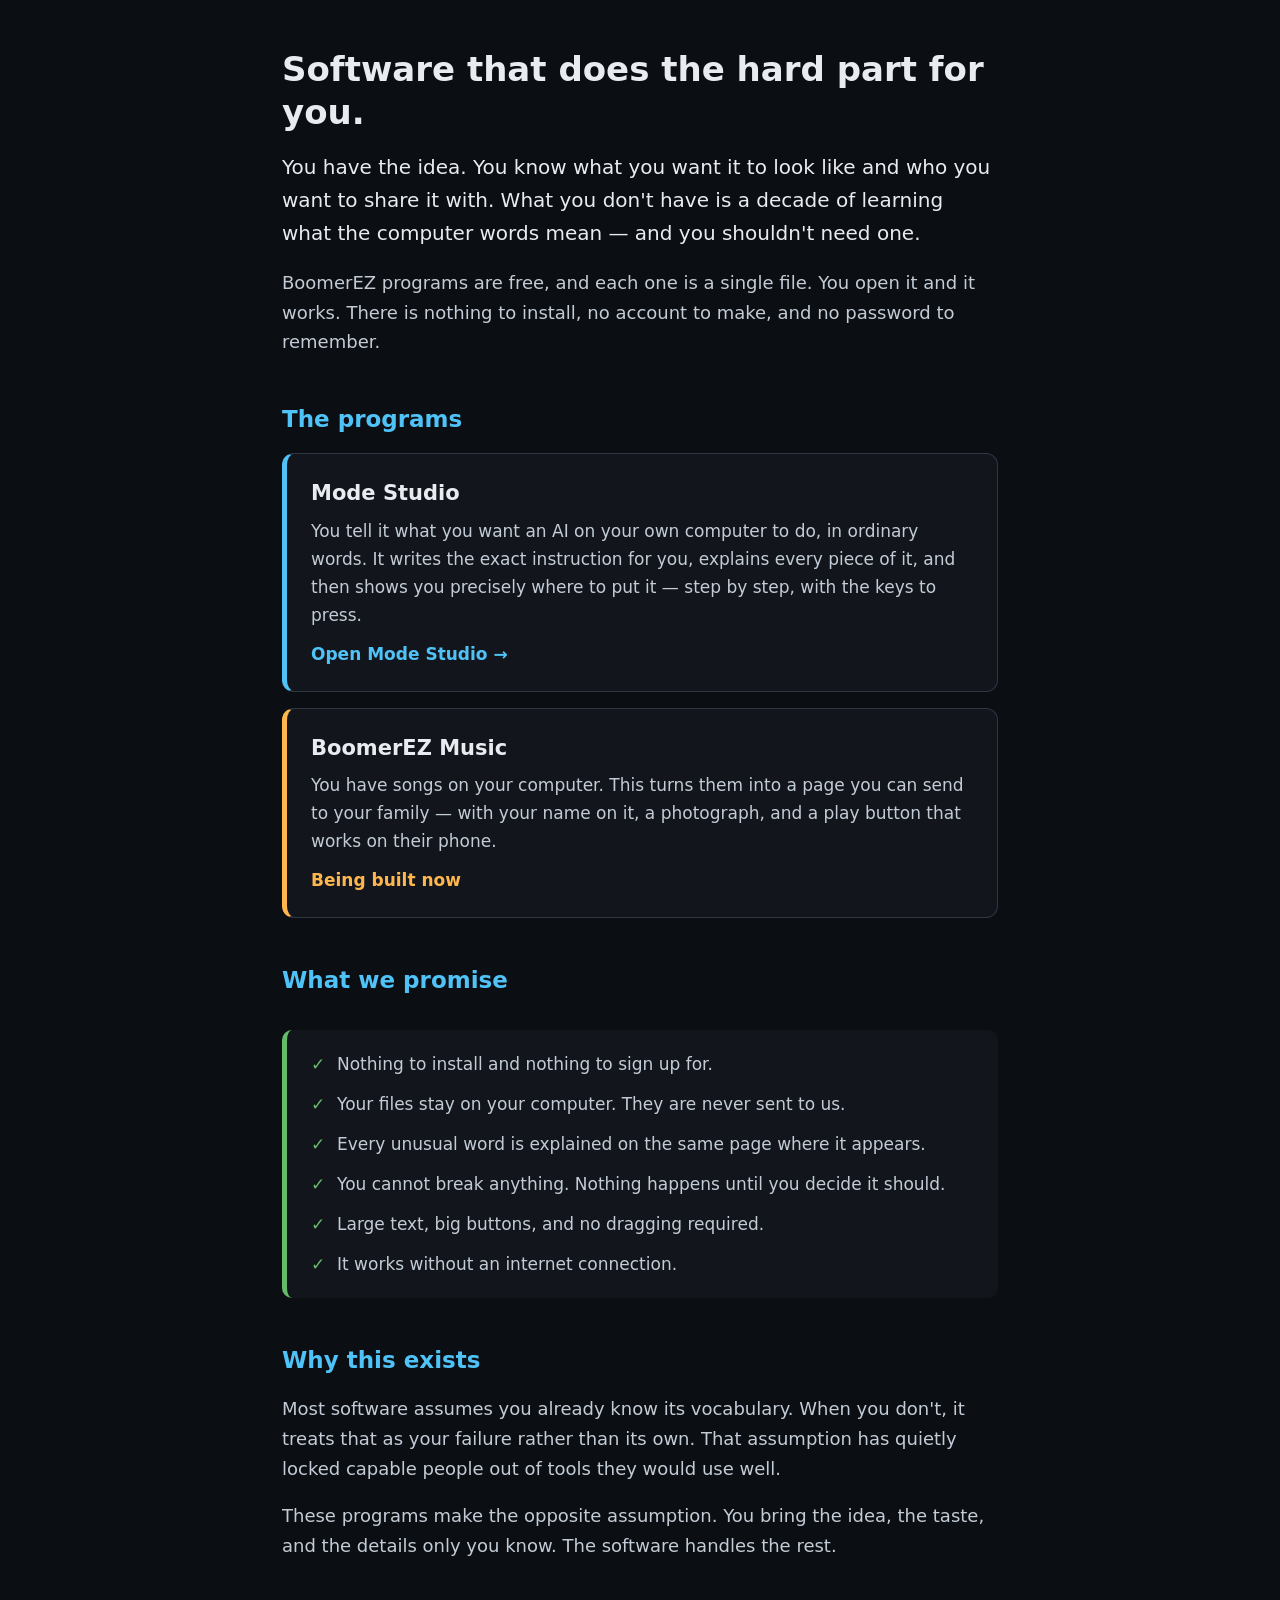
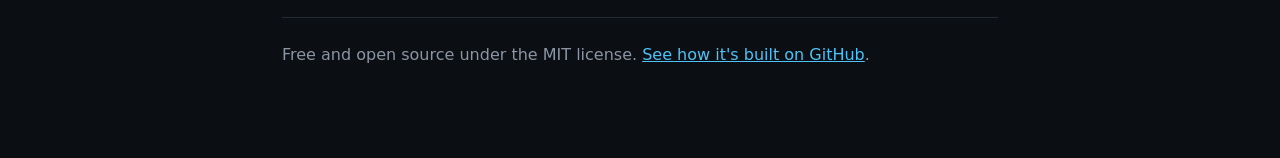
==== index.html @ 5205ce08 "Establish BoomerEZ: design standard, Earl rubric, test protocol, Mode Studio, CI" ====
<!DOCTYPE html>
<html lang="en">
<head>
<meta charset="utf-8">
<meta name="viewport" content="width=device-width, initial-scale=1">
<title>BoomerEZ — software that does the hard part for you</title>
<meta name="description" content="Free, simple programs for people who were never taught the computer words. Nothing to install. Nothing to sign up for.">
<style>
:root{
  --bg:#0b0e12; --panel:#12161c; --panel2:#171c24; --edge:#232a33; --edge2:#2e3742;
  --ink:#e8ecf1; --soft:#c3ccd6; --cyan:#4fc3f7; --amber:#ffb74d; --green:#66bb6a;
}
*{box-sizing:border-box;margin:0;padding:0}
body{background:var(--bg);color:var(--ink);
  font-family:system-ui,-apple-system,"Segoe UI",Roboto,sans-serif;
  font-size:18px;line-height:1.65}
.wrap{max-width:760px;margin:0 auto;padding:48px 22px 90px}
h1{font-size:34px;line-height:1.25;font-weight:800;margin-bottom:18px}
h2{font-size:23px;font-weight:700;margin:44px 0 14px;color:var(--cyan)}
p{margin-bottom:18px;color:var(--soft)}
p.big{font-size:20px;color:var(--ink)}
a{color:var(--cyan)}
.card{display:block;background:var(--panel);border:1px solid var(--edge2);
  border-left:5px solid var(--cyan);border-radius:12px;
  padding:22px 24px;margin-bottom:16px;text-decoration:none;color:var(--ink);
  min-height:44px;transition:background .15s,border-color .15s}
.card:hover,.card:focus-visible{background:var(--panel2);border-color:var(--cyan)}
.card h3{font-size:21px;font-weight:700;margin-bottom:6px}
.card p{font-size:17px;margin-bottom:10px}
.card .go{font-size:17px;color:var(--cyan);font-weight:700}
.card.soon{border-left-color:var(--amber);cursor:default}
.card.soon .go{color:var(--amber)}
.promise{background:var(--panel);border-left:5px solid var(--green);
  border-radius:10px;padding:20px 24px;margin:30px 0}
.promise ul{list-style:none;display:flex;flex-direction:column;gap:12px}
.promise li{font-size:17px;color:var(--soft);padding-left:26px;position:relative}
.promise li::before{content:"✓";position:absolute;left:0;color:var(--green);font-weight:800}
footer{margin-top:56px;padding-top:24px;border-top:1px solid var(--edge);
  font-size:16px;color:#8b95a3}
:focus-visible{outline:3px solid var(--amber);outline-offset:3px}
@media(max-width:560px){.wrap{padding:32px 16px 70px}h1{font-size:28px}}
@media(prefers-reduced-motion:reduce){*{transition:none!important}}
</style>
</head>
<body>
<div class="wrap">

  <h1>Software that does the hard part for you.</h1>

  <p class="big">You have the idea. You know what you want it to look like and who you want to share it with. What you don't have is a decade of learning what the computer words mean — and you shouldn't need one.</p>

  <p>BoomerEZ programs are free, and each one is a single file. You open it and it works. There is nothing to install, no account to make, and no password to remember.</p>

  <h2>The programs</h2>

  <a class="card" href="apps/mode-studio/">
    <h3>Mode Studio</h3>
    <p>You tell it what you want an AI on your own computer to do, in ordinary words. It writes the exact instruction for you, explains every piece of it, and then shows you precisely where to put it — step by step, with the keys to press.</p>
    <span class="go">Open Mode Studio &rarr;</span>
  </a>

  <div class="card soon">
    <h3>BoomerEZ Music</h3>
    <p>You have songs on your computer. This turns them into a page you can send to your family — with your name on it, a photograph, and a play button that works on their phone.</p>
    <span class="go">Being built now</span>
  </div>

  <h2>What we promise</h2>

  <div class="promise">
    <ul>
      <li>Nothing to install and nothing to sign up for.</li>
      <li>Your files stay on your computer. They are never sent to us.</li>
      <li>Every unusual word is explained on the same page where it appears.</li>
      <li>You cannot break anything. Nothing happens until you decide it should.</li>
      <li>Large text, big buttons, and no dragging required.</li>
      <li>It works without an internet connection.</li>
    </ul>
  </div>

  <h2>Why this exists</h2>

  <p>Most software assumes you already know its vocabulary. When you don't, it treats that as your failure rather than its own. That assumption has quietly locked capable people out of tools they would use well.</p>

  <p>These programs make the opposite assumption. You bring the idea, the taste, and the details only you know. The software handles the rest.</p>

  <footer>
    Free and open source under the MIT license.
    <a href="https://github.com/JamesTRichmond/BoomerEZ">See how it's built on GitHub</a>.
  </footer>

</div>
</body>
</html>
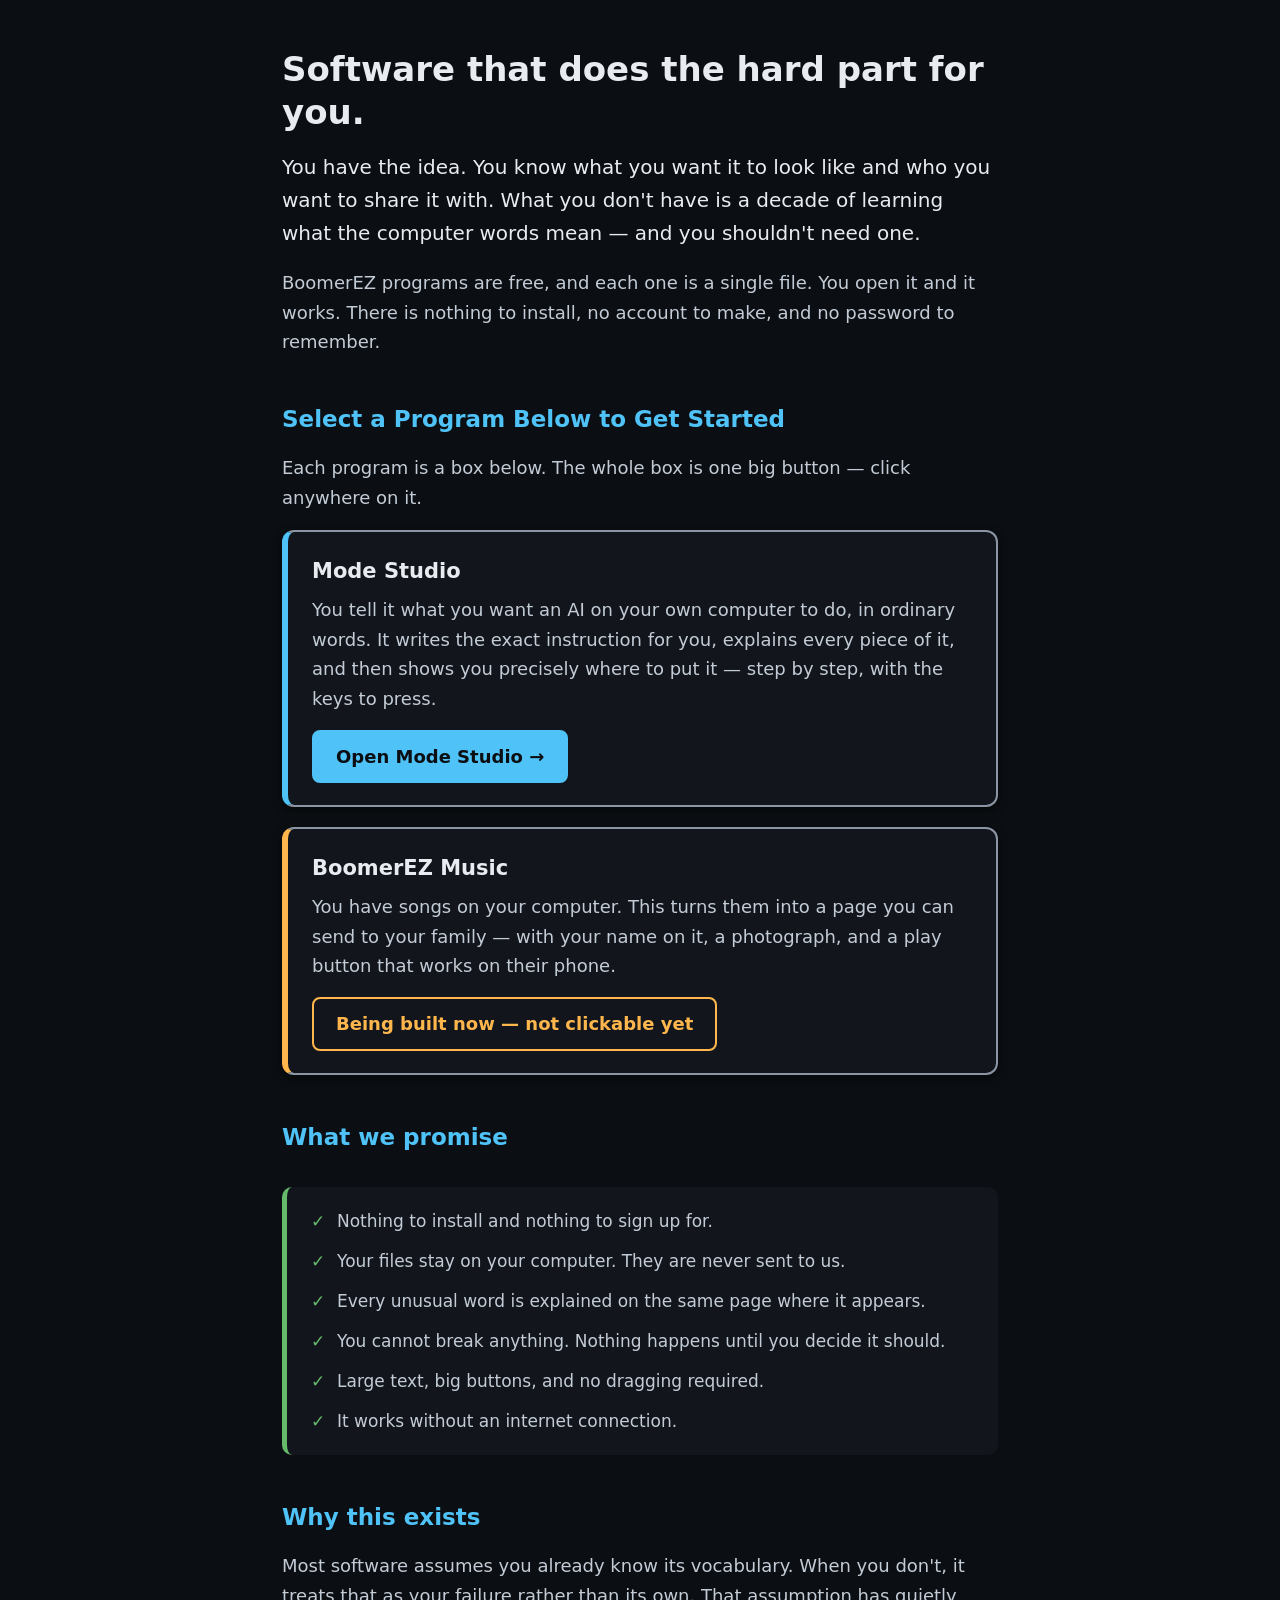
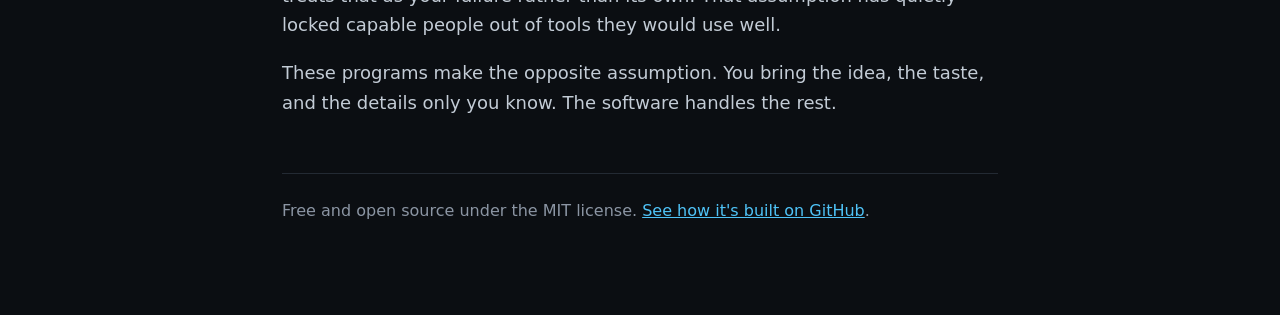
==== commit 0fcbf78b: "Make programs section an unmistakable control panel: instructional heading, pressable cards, explici" ====
--- a/index.html
+++ b/index.html
@@ -9,6 +9,7 @@
 :root{
   --bg:#0b0e12; --panel:#12161c; --panel2:#171c24; --edge:#232a33; --edge2:#2e3742;
   --ink:#e8ecf1; --soft:#c3ccd6; --cyan:#4fc3f7; --amber:#ffb74d; --green:#66bb6a;
+  --edge-strong:#8b95a3;
 }
 *{box-sizing:border-box;margin:0;padding:0}
 body{background:var(--bg);color:var(--ink);
@@ -20,16 +21,27 @@
 p{margin-bottom:18px;color:var(--soft)}
 p.big{font-size:20px;color:var(--ink)}
 a{color:var(--cyan)}
-.card{display:block;background:var(--panel);border:1px solid var(--edge2);
-  border-left:5px solid var(--cyan);border-radius:12px;
-  padding:22px 24px;margin-bottom:16px;text-decoration:none;color:var(--ink);
-  min-height:44px;transition:background .15s,border-color .15s}
-.card:hover,.card:focus-visible{background:var(--panel2);border-color:var(--cyan)}
+.programs{list-style:none}
+.programs li{margin-bottom:20px}
+.card{display:block;background:var(--panel);border:2px solid var(--edge-strong);
+  border-left:6px solid var(--cyan);border-radius:12px;
+  padding:22px 24px;text-decoration:none;color:var(--ink);
+  min-height:44px;box-shadow:0 3px 8px rgba(0,0,0,.5);
+  transition:background .15s,border-color .15s,box-shadow .15s,transform .15s}
+.card:hover,.card:focus-visible{background:var(--panel2);border-color:var(--cyan);
+  box-shadow:0 9px 20px rgba(0,0,0,.65);transform:translateY(-3px)}
 .card h3{font-size:21px;font-weight:700;margin-bottom:6px}
-.card p{font-size:17px;margin-bottom:10px}
-.card .go{font-size:17px;color:var(--cyan);font-weight:700}
+.card p{font-size:18px;margin-bottom:16px}
+.card .go{display:inline-block;font-size:18px;font-weight:700;
+  background:var(--cyan);color:#0b0e12;border:2px solid var(--cyan);
+  border-radius:8px;padding:10px 22px;min-height:44px;
+  transition:background .15s}
+.card:hover .go,.card:focus-visible .go{background:#82d6ff;border-color:#82d6ff}
 .card.soon{border-left-color:var(--amber);cursor:default}
-.card.soon .go{color:var(--amber)}
+.card.soon:hover{background:var(--panel);border-color:var(--edge-strong);
+  border-left-color:var(--amber);box-shadow:0 3px 8px rgba(0,0,0,.5);transform:none}
+.card.soon .go,.card.soon:hover .go{background:transparent;color:var(--amber);
+  border-color:var(--amber)}
 .promise{background:var(--panel);border-left:5px solid var(--green);
   border-radius:10px;padding:20px 24px;margin:30px 0}
 .promise ul{list-style:none;display:flex;flex-direction:column;gap:12px}
@@ -39,7 +51,8 @@
   font-size:16px;color:#8b95a3}
 :focus-visible{outline:3px solid var(--amber);outline-offset:3px}
 @media(max-width:560px){.wrap{padding:32px 16px 70px}h1{font-size:28px}}
-@media(prefers-reduced-motion:reduce){*{transition:none!important}}
+@media(prefers-reduced-motion:reduce){*{transition:none!important}
+  .card:hover,.card:focus-visible{transform:none}}
 </style>
 </head>
 <body>
@@ -51,19 +64,31 @@
 
   <p>BoomerEZ programs are free, and each one is a single file. You open it and it works. There is nothing to install, no account to make, and no password to remember.</p>
 
-  <h2>The programs</h2>
+  <section aria-labelledby="programs-heading">
 
+  <h2 id="programs-heading">Select a Program Below to Get Started</h2>
+
+  <p>Each program is a box below. The whole box is one big button — click anywhere on it.</p>
+
+  <ul class="programs">
+  <li>
   <a class="card" href="apps/mode-studio/">
     <h3>Mode Studio</h3>
     <p>You tell it what you want an AI on your own computer to do, in ordinary words. It writes the exact instruction for you, explains every piece of it, and then shows you precisely where to put it — step by step, with the keys to press.</p>
-    <span class="go">Open Mode Studio &rarr;</span>
+    <span class="go">Open Mode Studio <span aria-hidden="true">&rarr;</span></span>
   </a>
+  </li>
 
+  <li>
   <div class="card soon">
     <h3>BoomerEZ Music</h3>
     <p>You have songs on your computer. This turns them into a page you can send to your family — with your name on it, a photograph, and a play button that works on their phone.</p>
-    <span class="go">Being built now</span>
+    <span class="go">Being built now — not clickable yet</span>
   </div>
+  </li>
+  </ul>
+
+  </section>
 
   <h2>What we promise</h2>
 
